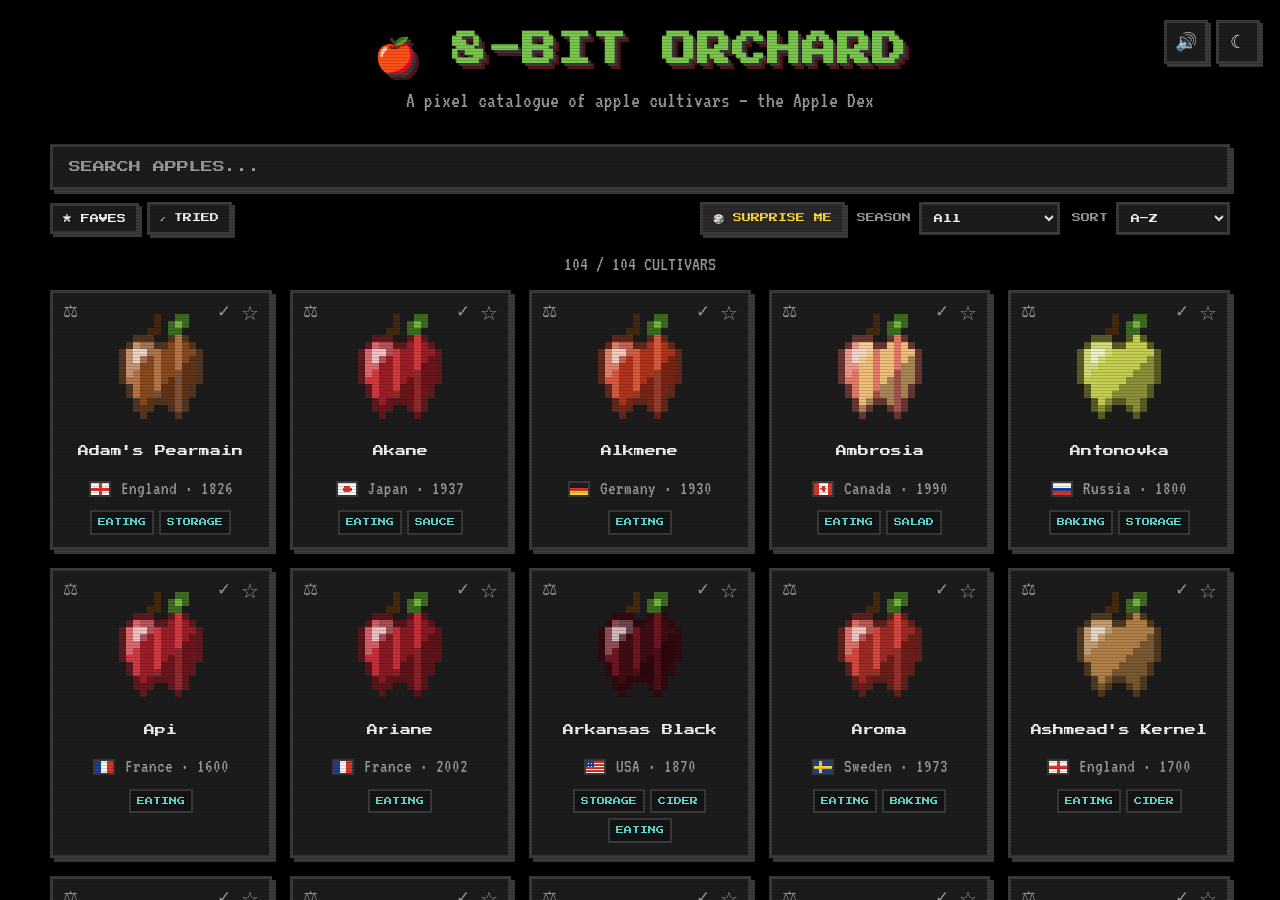
==== index.html @ 25c63591 "Fix GitHub Pages: redirect repo root to the web/ app Pages serves the repo root, where there was no " ====
<!DOCTYPE html>
<html lang="en">
<head>
  <meta charset="utf-8" />
  <meta http-equiv="refresh" content="0; url=./web/" />
  <link rel="canonical" href="./web/" />
  <title>8-Bit Orchard</title>
</head>
<body>
  <p>Redirecting to the <a href="./web/">8-Bit Orchard</a>…</p>
</body>
</html>
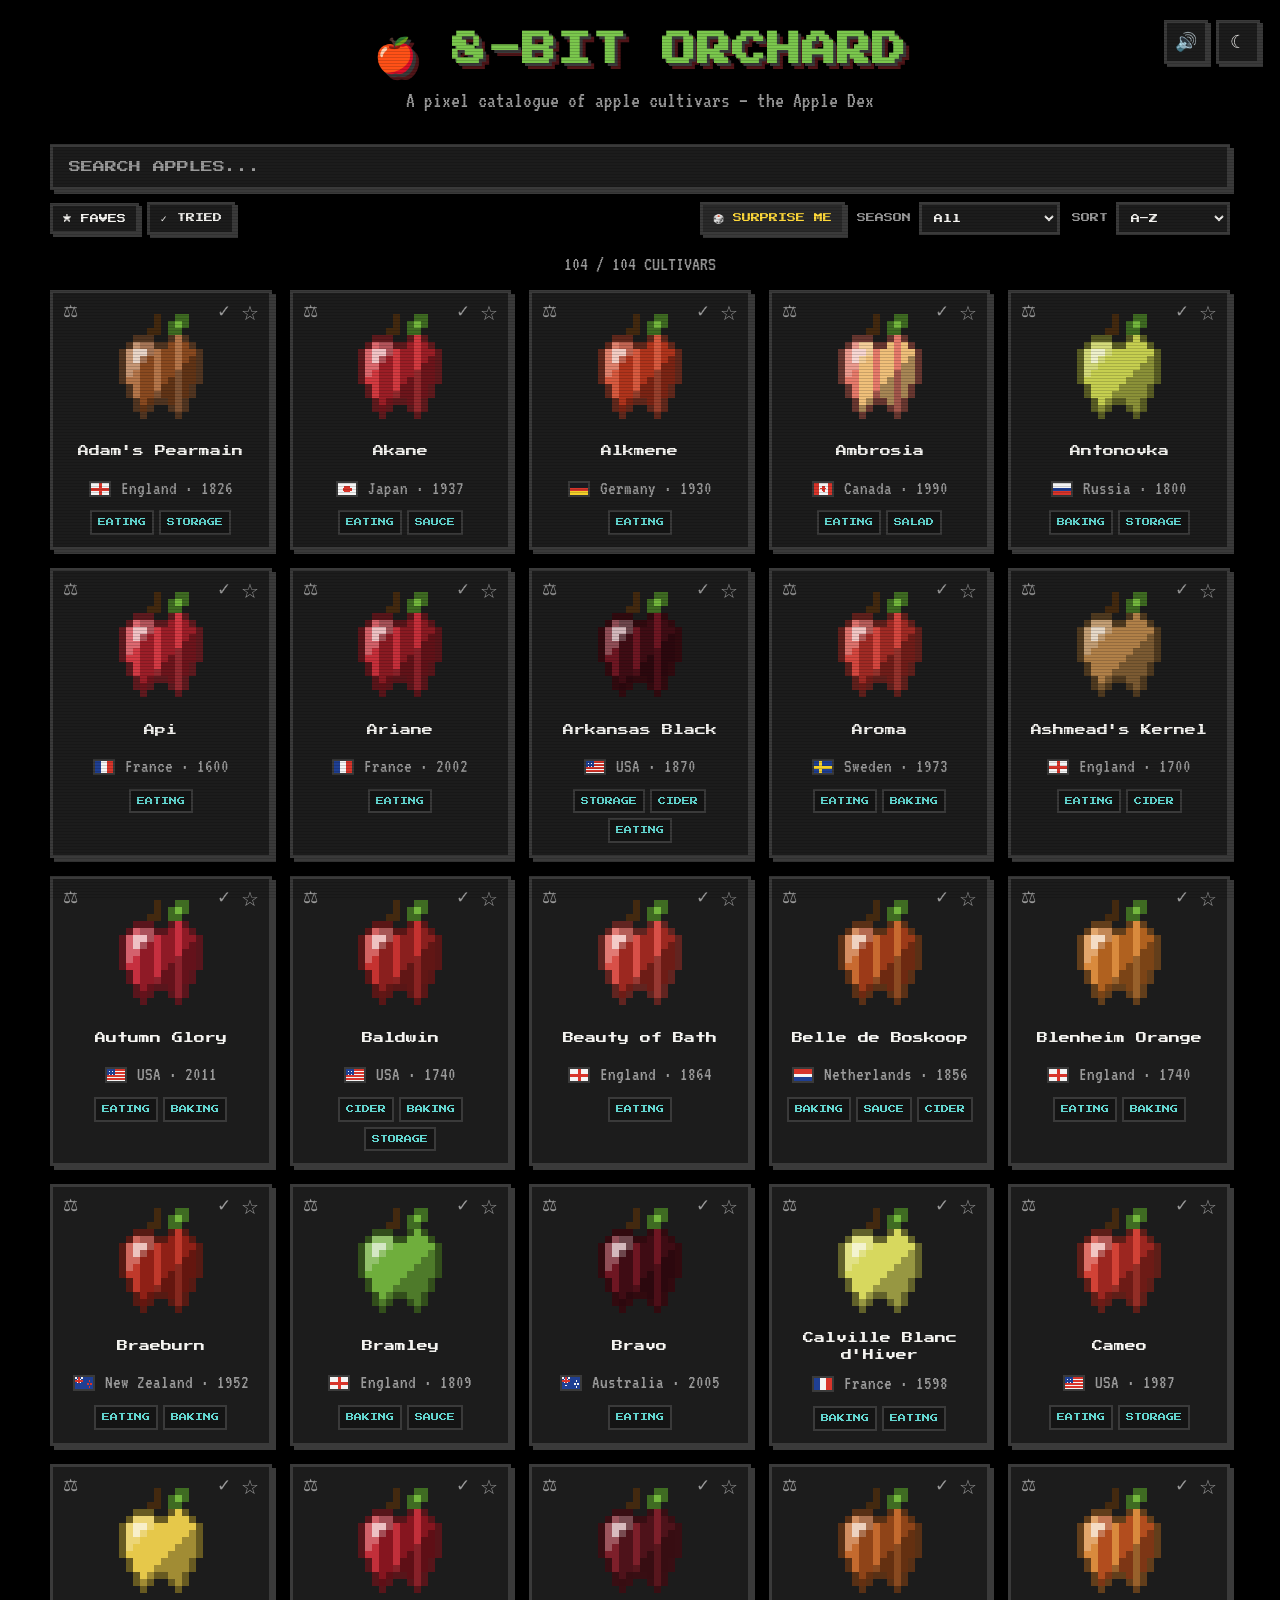
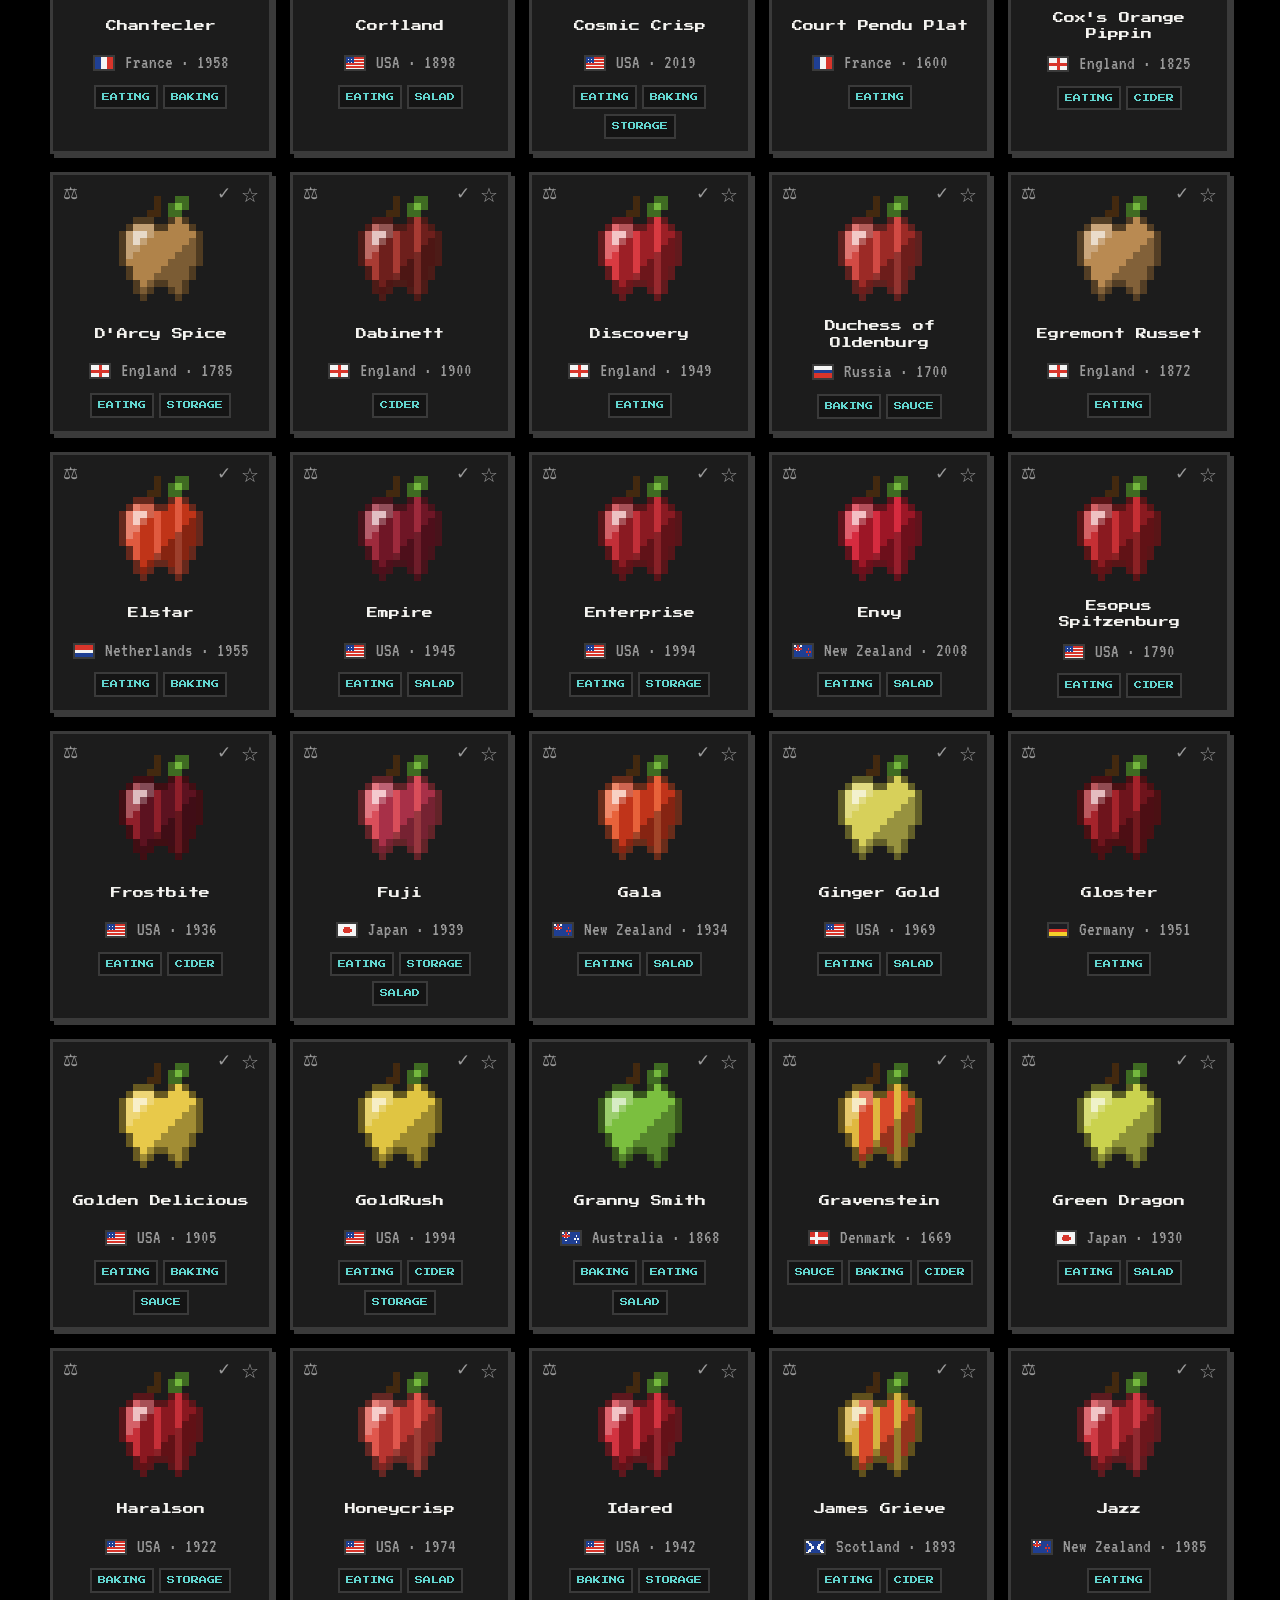
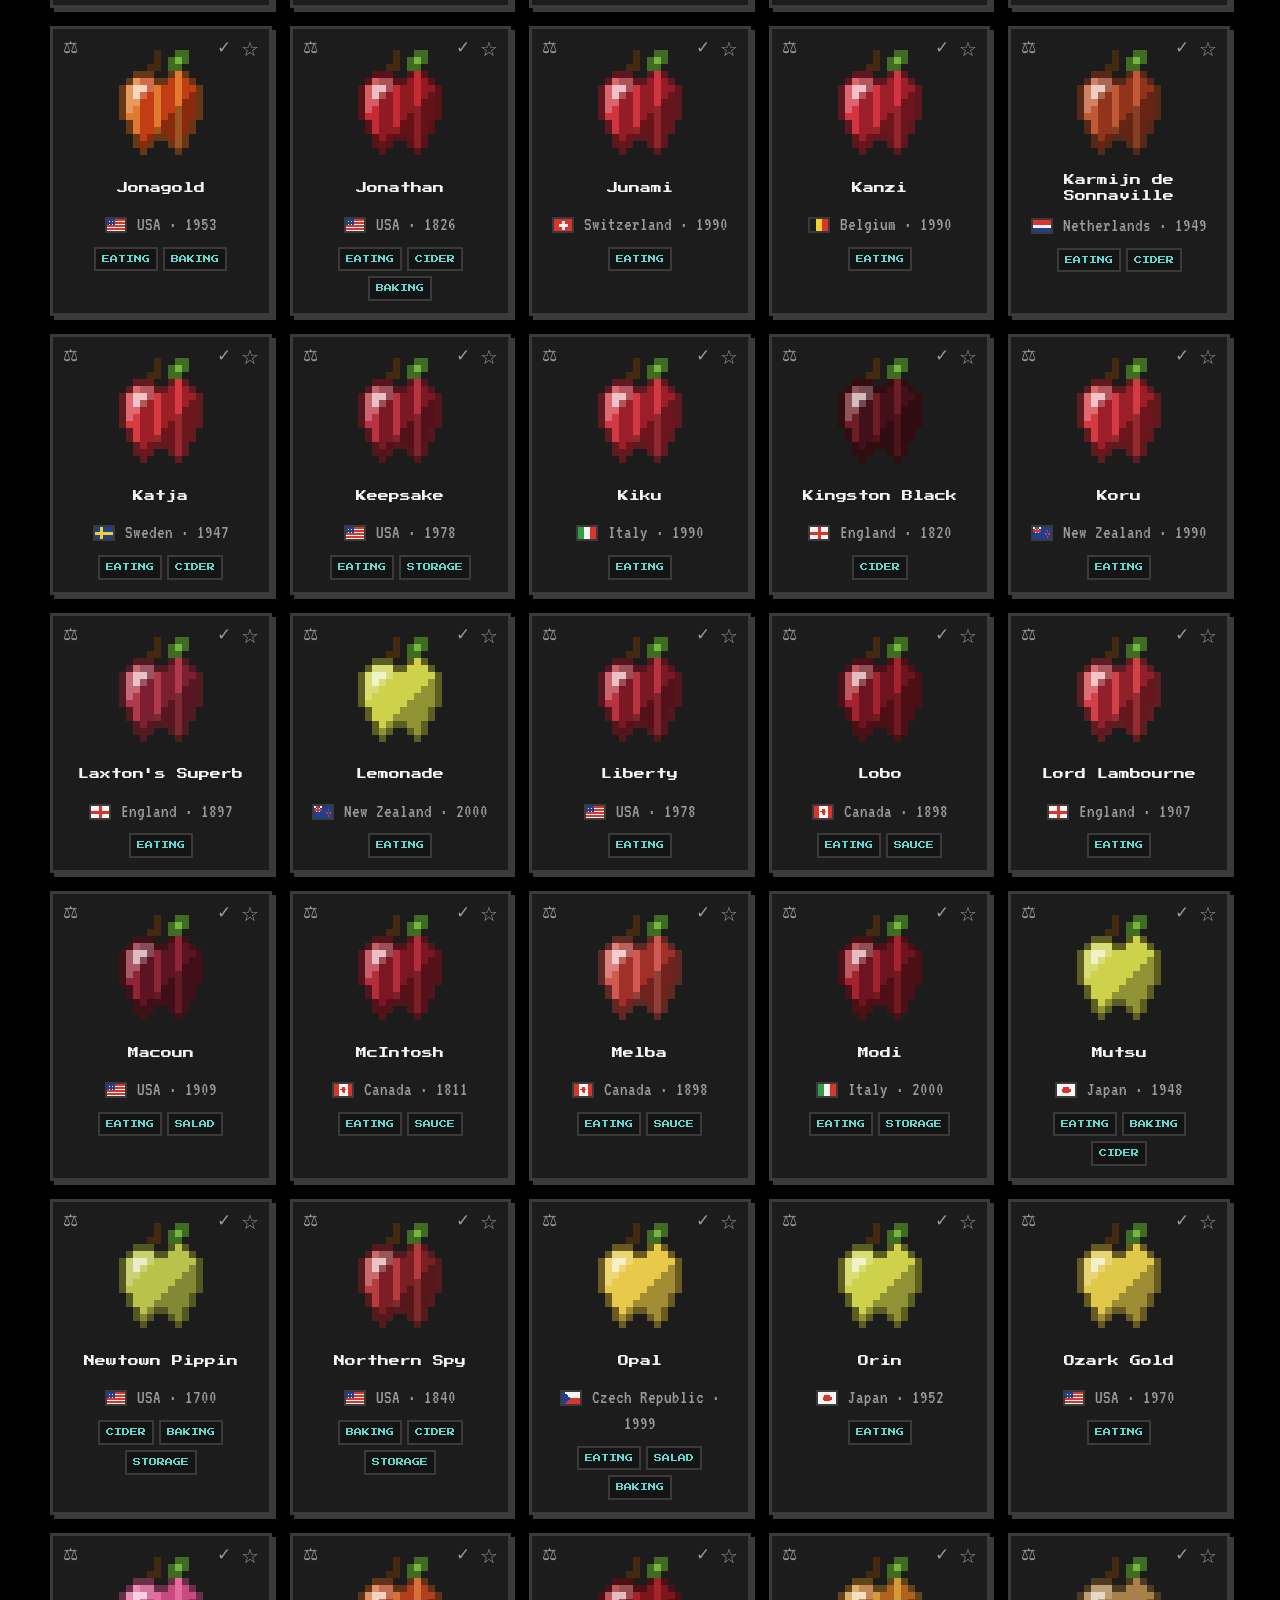
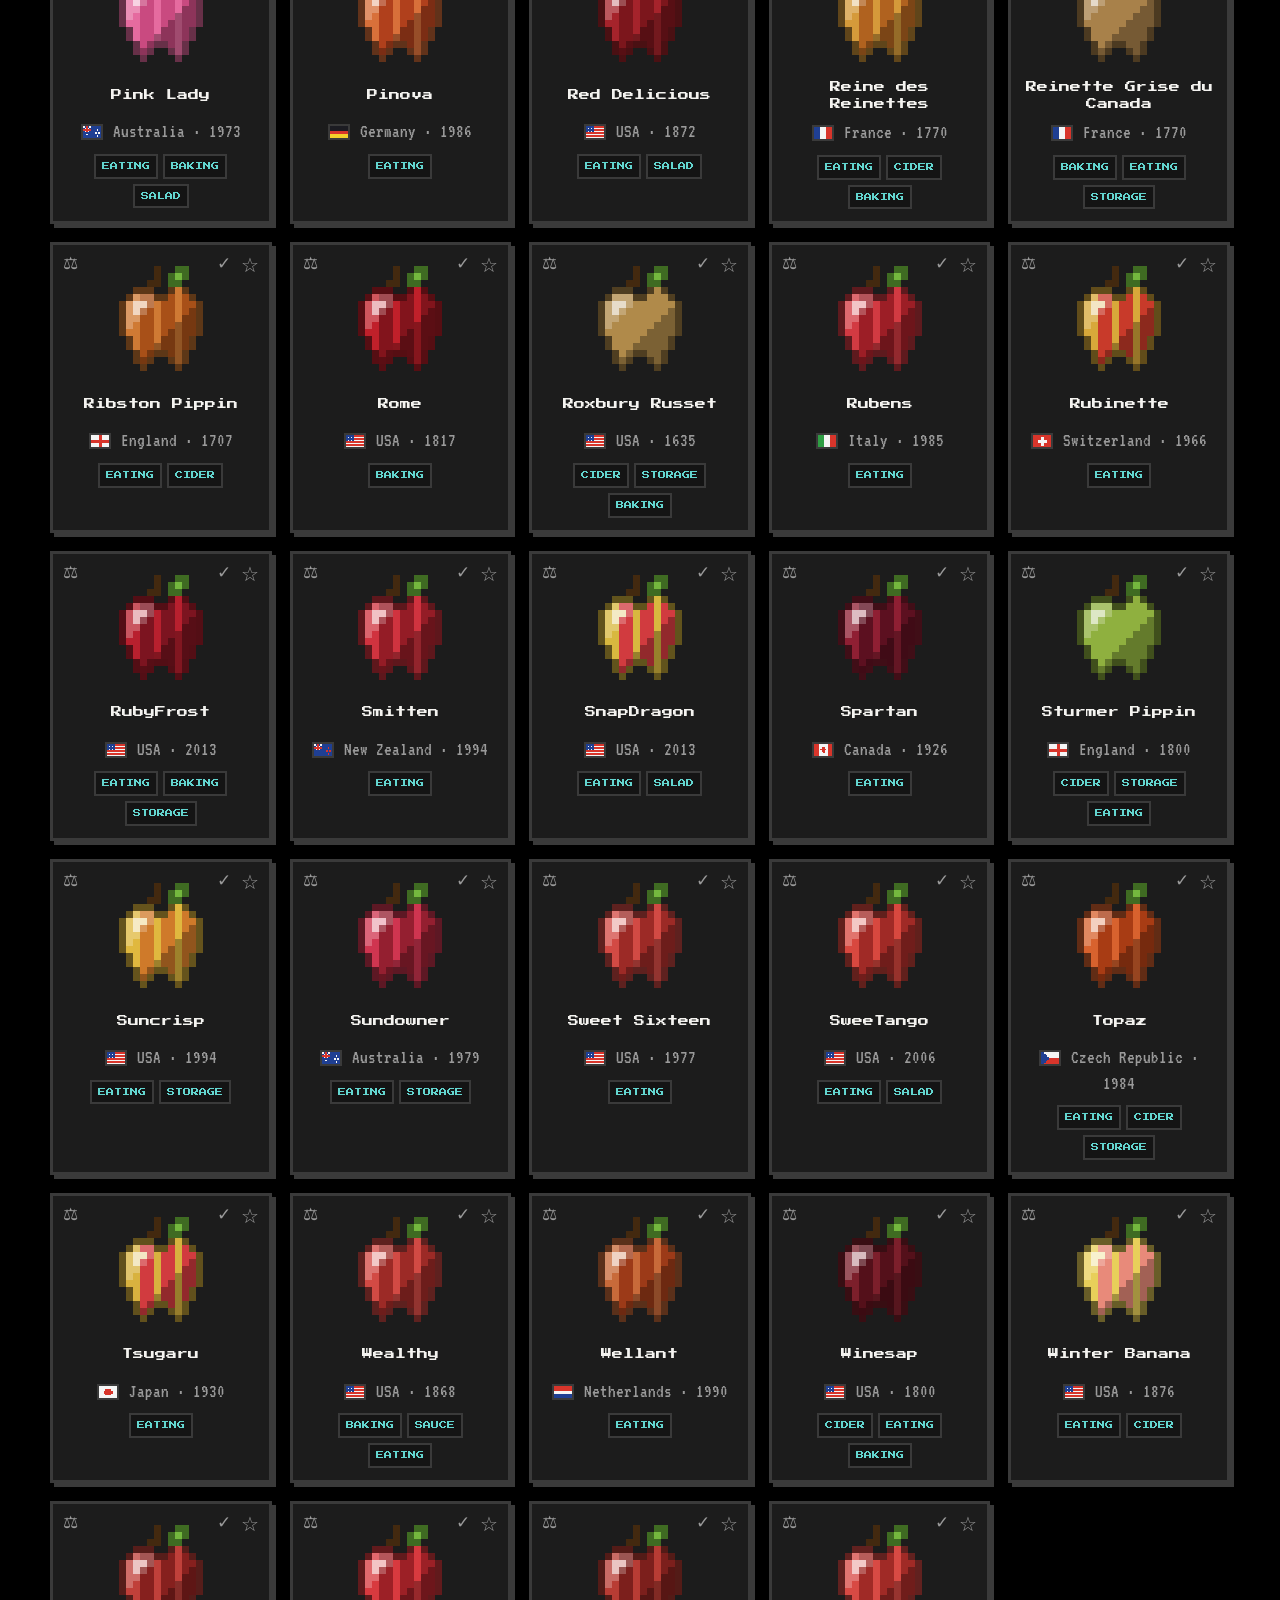
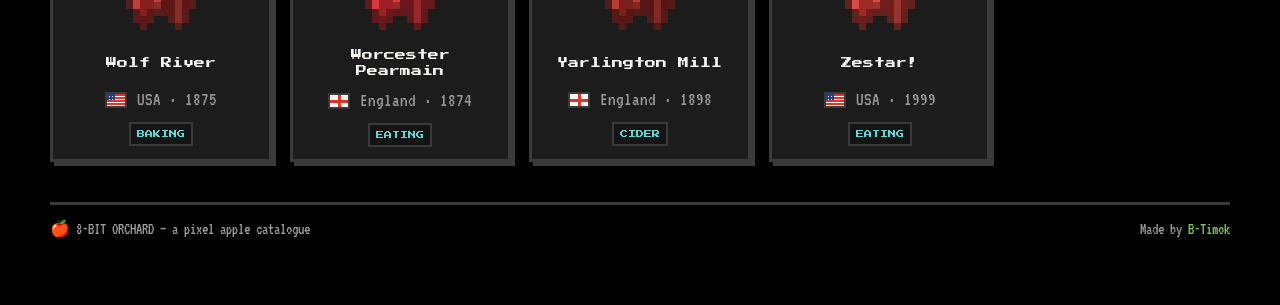
==== commit 956627e1: "Serve the app from the repo root for GitHub Pages Move the site files (index.html, style.css, app.js" ====
--- a/index.html
+++ b/index.html
@@ -1,12 +1,84 @@
 <!DOCTYPE html>
 <html lang="en">
 <head>
-  <meta charset="utf-8" />
-  <meta http-equiv="refresh" content="0; url=./web/" />
-  <link rel="canonical" href="./web/" />
-  <title>8-Bit Orchard</title>
+  <meta charset="UTF-8" />
+  <meta name="viewport" content="width=device-width, initial-scale=1.0" />
+  <title>8-BIT ORCHARD — Apple Dex</title>
+  <link rel="preconnect" href="https://fonts.googleapis.com" />
+  <link rel="preconnect" href="https://fonts.gstatic.com" crossorigin />
+  <link href="https://fonts.googleapis.com/css2?family=Press+Start+2P&family=VT323&display=swap" rel="stylesheet" />
+  <link rel="stylesheet" href="style.css" />
+  <script>
+    // Apply saved theme before paint to avoid a flash. Dark by default.
+    (function () {
+      var t = localStorage.getItem("orchard-theme") || "dark";
+      document.documentElement.setAttribute("data-theme", t);
+    })();
+  </script>
 </head>
 <body>
-  <p>Redirecting to the <a href="./web/">8-Bit Orchard</a>…</p>
+  <div class="scanlines" aria-hidden="true"></div>
+
+  <header class="hero">
+    <button id="sound-toggle" class="corner-btn sound-toggle" aria-label="Toggle sound" title="Toggle sound">🔊</button>
+    <button id="theme-toggle" class="corner-btn theme-toggle" aria-label="Toggle light/dark mode" title="Toggle light/dark">☾</button>
+    <h1 class="title">🍎 8-BIT ORCHARD</h1>
+    <p class="subtitle">A pixel catalogue of apple cultivars — the Apple Dex</p>
+  </header>
+
+  <section class="controls" aria-label="Filters">
+    <input id="search" class="search" type="text" placeholder="SEARCH APPLES..." autocomplete="off" />
+    <div class="filter-row">
+      <div class="filter-group">
+        <button id="faves-toggle" class="chip fave-chip" title="Show only favourites">★ FAVES</button>
+        <button id="tried-toggle" class="chip tried-chip" title="Show only apples you've tried">✓ TRIED</button>
+      </div>
+      <div class="right-controls">
+        <button id="random" class="chip" title="Open a random apple">🎲 SURPRISE ME</button>
+        <label class="sort-wrap">
+          SEASON
+          <select id="season" class="sort">
+            <option value="all">All</option>
+            <option value="Late Summer">Late Summer</option>
+            <option value="Early Fall">Early Fall</option>
+            <option value="Fall">Fall</option>
+            <option value="Late Fall">Late Fall</option>
+          </select>
+        </label>
+        <label class="sort-wrap">
+          SORT
+          <select id="sort" class="sort">
+            <option value="name">A–Z</option>
+            <option value="sweetness">Sweetest</option>
+            <option value="tartness">Tartest</option>
+            <option value="crispness">Crispest</option>
+            <option value="year">Oldest</option>
+          </select>
+        </label>
+      </div>
+    </div>
+  </section>
+
+  <p id="count" class="count"></p>
+
+  <main id="grid" class="grid" aria-live="polite"></main>
+
+  <div id="modal" class="modal hidden" role="dialog" aria-modal="true" aria-labelledby="modal-name">
+    <div class="modal-card">
+      <button id="modal-close" class="modal-close" aria-label="Close">✕</button>
+      <div id="modal-body"></div>
+    </div>
+  </div>
+
+  <div id="compare-tray" class="compare-tray hidden" aria-label="Compare tray"></div>
+
+  <button id="to-top" class="to-top" aria-label="Scroll to top" title="Back to top">▲</button>
+
+  <footer class="foot">
+    <span>🍎 8-BIT ORCHARD — a pixel apple catalogue</span>
+    <span>Made by <a class="foot-link" href="https://github.com/b-timok" target="_blank" rel="noopener">B-Timok</a></span>
+  </footer>
+
+  <script src="app.js"></script>
 </body>
 </html>
--- a/style.css
+++ b/style.css
@@ -0,0 +1,566 @@
+/* ==========================================================================
+   8-BIT ORCHARD — retro pixel theme
+   Palette is deliberately small and NES-ish. No rounded corners, no smoothing.
+   ========================================================================== */
+
+/* Dark is the default. Backgrounds are true black / white; the small accent
+   palette is shared, with a few hues nudged for contrast in light mode. */
+/* Neutral grayscale chrome so the pixel-art apples carry all the colour.
+   Accent hues (green/red/yellow/pink/cyan) are reserved for functional bits
+   like stat pips and the logo. */
+:root,
+:root[data-theme="dark"] {
+  --bg:        #000000;
+  --bg-2:      #141414;
+  --panel:     #1c1c1c;
+  --panel-hi:  #292929;
+  --ink:       #f4f3f0;
+  --muted:     #9a9a9a;
+  --line:      #3a3a3a;
+  --green:     #7bc74d;
+  --green-dk:  #4f8a2f;
+  --red:       #e43b44;
+  --yellow:    #ffd93b;
+  --pink:      #f0728f;
+  --cyan:      #63d6d0;
+  --shadow:    4px 4px 0 var(--line);
+}
+
+:root[data-theme="light"] {
+  --bg:        #ffffff;
+  --bg-2:      #f0f0f0;
+  --panel:     #f6f6f6;
+  --panel-hi:  #e7e7e7;
+  --ink:       #1a1a1a;
+  --muted:     #6b6b6b;
+  --line:      #1c1c1c;
+  --green:     #3f7a24;
+  --green-dk:  #2f5d1a;
+  --red:       #d62b34;
+  --yellow:    #c98a00;
+  --pink:      #cf3f6a;
+  --cyan:      #167f7a;
+  --shadow:    4px 4px 0 var(--line);
+}
+
+* { box-sizing: border-box; }
+
+html { image-rendering: pixelated; }
+
+.hidden { display: none !important; }
+
+body {
+  margin: 0;
+  padding: 0 16px 64px;
+  background: var(--bg);
+  color: var(--ink);
+  font-family: 'VT323', monospace;
+  font-size: 20px;
+  line-height: 1.35;
+  min-height: 100vh;
+  -webkit-font-smoothing: none;
+}
+
+/* Subtle CRT scanlines over everything */
+.scanlines {
+  position: fixed;
+  inset: 0;
+  pointer-events: none;
+  z-index: 9999;
+  background: repeating-linear-gradient(
+    to bottom,
+    rgba(0, 0, 0, 0.16) 0,
+    rgba(0, 0, 0, 0.16) 1px,
+    transparent 1px,
+    transparent 3px
+  );
+  mix-blend-mode: multiply;
+}
+
+.pixel-font { font-family: 'Press Start 2P', monospace; }
+
+/* ---- Hero ---------------------------------------------------------------- */
+.hero { text-align: center; padding: 28px 0 8px; position: relative; }
+
+.corner-btn {
+  position: absolute;
+  top: 20px;
+  font-size: 18px;
+  line-height: 1;
+  width: 44px;
+  height: 44px;
+  color: var(--ink);
+  background: var(--panel);
+  border: 3px solid var(--line);
+  box-shadow: 3px 3px 0 var(--line);
+  cursor: pointer;
+}
+.corner-btn:hover { background: var(--panel-hi); }
+.corner-btn:active { transform: translate(2px, 2px); box-shadow: 1px 1px 0 var(--line); }
+.theme-toggle { right: 4px; }
+.sound-toggle { right: 56px; }
+
+.title {
+  font-family: 'Press Start 2P', monospace;
+  font-size: clamp(18px, 4.5vw, 34px);
+  margin: 0;
+  color: var(--green);
+  text-shadow: 3px 3px 0 var(--line), 6px 6px 0 rgba(228, 59, 68, 0.35);
+  letter-spacing: 1px;
+}
+
+.subtitle { color: var(--muted); margin: 12px 0 0; font-size: 22px; }
+
+/* ---- Controls ------------------------------------------------------------ */
+.controls {
+  max-width: 1180px;
+  margin: 20px auto 0;
+  display: flex;
+  flex-direction: column;
+  gap: 12px;
+}
+
+.search {
+  width: 100%;
+  font-family: 'Press Start 2P', monospace;
+  font-size: 12px;
+  padding: 14px 16px;
+  color: var(--ink);
+  background: var(--panel);
+  border: 3px solid var(--line);
+  box-shadow: var(--shadow);
+  outline: none;
+}
+.search::placeholder { color: var(--muted); }
+.search:focus { border-color: var(--green); }
+
+.filter-row {
+  display: flex;
+  flex-wrap: wrap;
+  gap: 12px;
+  align-items: center;
+  justify-content: space-between;
+}
+
+.filter-group { display: flex; flex-wrap: wrap; gap: 8px; align-items: center; }
+
+.right-controls { display: flex; flex-wrap: wrap; align-items: center; gap: 12px; }
+#random.chip { background: var(--panel-hi); color: var(--yellow); }
+#random.chip:hover { background: var(--green); color: var(--line); }
+
+.fave-chip { color: var(--yellow); }
+.fave-chip.active { background: var(--yellow); color: var(--line); border-color: var(--line); }
+.tried-chip { color: var(--green); }
+.tried-chip.active { background: var(--green); color: var(--line); border-color: var(--green-dk); }
+
+.chip {
+  font-family: 'Press Start 2P', monospace;
+  font-size: 9px;
+  padding: 8px 10px;
+  color: var(--ink);
+  background: var(--panel);
+  border: 3px solid var(--line);
+  cursor: pointer;
+  text-transform: uppercase;
+  box-shadow: 3px 3px 0 var(--line);
+  transition: transform 0.05s;
+}
+.chip:hover { background: var(--panel-hi); }
+.chip:active { transform: translate(2px, 2px); box-shadow: 1px 1px 0 var(--line); }
+.chip.active { background: var(--green); color: var(--line); border-color: var(--green-dk); }
+
+.sort-wrap {
+  font-family: 'Press Start 2P', monospace;
+  font-size: 9px;
+  color: var(--muted);
+  display: flex;
+  align-items: center;
+  gap: 8px;
+}
+.sort {
+  font-family: 'Press Start 2P', monospace;
+  font-size: 9px;
+  padding: 8px;
+  color: var(--ink);
+  background: var(--panel);
+  border: 3px solid var(--line);
+  cursor: pointer;
+}
+
+.count {
+  max-width: 1180px;
+  margin: 16px auto 0;
+  color: var(--muted);
+  font-size: 20px;
+  text-align: center;
+}
+
+/* ---- Grid ---------------------------------------------------------------- */
+.grid {
+  max-width: 1180px;
+  margin: 12px auto 0;
+  display: grid;
+  grid-template-columns: repeat(5, minmax(0, 1fr));
+  gap: 18px;
+}
+@media (max-width: 1120px) { .grid { grid-template-columns: repeat(4, minmax(0, 1fr)); } }
+@media (max-width: 880px)  { .grid { grid-template-columns: repeat(3, minmax(0, 1fr)); } }
+@media (max-width: 620px)  { .grid { grid-template-columns: repeat(2, minmax(0, 1fr)); } }
+
+.card {
+  position: relative;
+  background: var(--panel);
+  border: 3px solid var(--line);
+  box-shadow: var(--shadow);
+  padding: 14px 12px 12px;
+  text-align: center;
+  cursor: pointer;
+  transition: transform 0.06s, box-shadow 0.06s;
+}
+
+.star {
+  position: absolute;
+  top: 8px;
+  right: 8px;
+  font-size: 20px;
+  line-height: 1;
+  color: var(--muted);
+  background: none;
+  border: none;
+  cursor: pointer;
+  padding: 2px;
+  z-index: 2;
+}
+.star:hover { color: var(--yellow); }
+.star.on { color: var(--yellow); }
+
+.tried {
+  position: absolute;
+  top: 8px;
+  right: 36px;
+  font-size: 17px;
+  line-height: 1;
+  color: var(--muted);
+  background: none;
+  border: none;
+  cursor: pointer;
+  padding: 2px;
+  z-index: 2;
+}
+.tried:hover { color: var(--green); }
+.tried.on { color: var(--green); }
+
+.cmp {
+  position: absolute;
+  top: 8px;
+  left: 8px;
+  font-size: 17px;
+  line-height: 1;
+  color: var(--muted);
+  background: none;
+  border: none;
+  cursor: pointer;
+  padding: 2px;
+  z-index: 2;
+}
+.cmp:hover { color: var(--cyan); }
+.cmp.on { color: var(--cyan); text-shadow: 0 0 0 var(--cyan); }
+.card .cmp.on::after {
+  content: "";
+  position: absolute;
+  inset: -2px;
+  border: 2px solid var(--cyan);
+}
+.card:hover { transform: translate(-2px, -2px); box-shadow: 6px 6px 0 var(--line); background: var(--panel-hi); }
+.card:active { transform: translate(2px, 2px); box-shadow: 2px 2px 0 var(--line); }
+
+.card canvas.sprite { width: 112px; height: 112px; image-rendering: pixelated; }
+
+.card-name {
+  font-family: 'Press Start 2P', monospace;
+  font-size: 11px;
+  margin: 10px 0 7px;
+  color: var(--ink);
+  line-height: 1.5;
+  min-height: 32px;
+  display: flex;
+  align-items: center;
+  justify-content: center;
+}
+
+.card-origin { color: var(--muted); font-size: 19px; }
+
+.flag {
+  height: 16px;
+  width: auto;
+  image-rendering: pixelated;
+  border: 2px solid var(--line);
+  vertical-align: -3px;
+  margin-right: 2px;
+}
+
+.card-tags { margin-top: 9px; display: flex; flex-wrap: wrap; gap: 5px; justify-content: center; }
+
+.tag {
+  font-family: 'Press Start 2P', monospace;
+  font-size: 8px;
+  padding: 5px 6px;
+  background: var(--bg-2);
+  border: 2px solid var(--line);
+  color: var(--cyan);
+  text-transform: uppercase;
+}
+
+/* ---- Stat meters --------------------------------------------------------- */
+.meter { display: flex; align-items: center; gap: 8px; margin: 6px 0; }
+.meter-label {
+  font-family: 'Press Start 2P', monospace;
+  font-size: 8px;
+  width: 74px;
+  text-align: left;
+  color: var(--muted);
+}
+.pips { display: flex; gap: 3px; }
+.pip { width: 14px; height: 14px; border: 2px solid var(--line); background: var(--bg-2); }
+.pip.on-sweet { background: var(--pink); }
+.pip.on-tart  { background: var(--green); }
+.pip.on-crisp { background: var(--yellow); }
+
+/* ---- Modal --------------------------------------------------------------- */
+.modal {
+  position: fixed;
+  inset: 0;
+  background: rgba(9, 7, 14, 0.82);
+  display: flex;
+  align-items: center;
+  justify-content: center;
+  padding: 20px;
+  z-index: 1000;
+}
+.modal.hidden { display: none; }
+
+.modal-card {
+  position: relative;
+  background: var(--panel);
+  border: 4px solid var(--line);
+  box-shadow: 8px 8px 0 var(--line);
+  max-width: 520px;
+  width: 100%;
+  max-height: 88vh;
+  overflow-y: auto;
+  padding: 24px 22px;
+}
+
+.modal-close {
+  position: absolute;
+  top: 10px; right: 10px;
+  font-family: 'Press Start 2P', monospace;
+  font-size: 12px;
+  color: var(--ink);
+  background: var(--red);
+  border: 3px solid var(--line);
+  width: 34px; height: 34px;
+  cursor: pointer;
+  box-shadow: 2px 2px 0 var(--line);
+}
+.modal-close:active { transform: translate(2px, 2px); box-shadow: none; }
+
+.modal-head { display: flex; gap: 18px; align-items: center; margin-bottom: 6px; }
+.modal-head canvas { width: 120px; height: 120px; image-rendering: pixelated; flex: none; }
+.modal-name {
+  font-family: 'Press Start 2P', monospace;
+  font-size: 16px;
+  color: var(--green);
+  margin: 0 0 8px;
+  line-height: 1.5;
+}
+.modal-aka { color: var(--muted); font-size: 18px; }
+
+.modal-actions { display: flex; flex-wrap: wrap; gap: 8px; margin-top: 10px; }
+.modal-star, .modal-cmp, .modal-tried {
+  font-family: 'Press Start 2P', monospace;
+  font-size: 9px;
+  padding: 7px 9px;
+  background: var(--bg-2);
+  border: 3px solid var(--line);
+  box-shadow: 2px 2px 0 var(--line);
+  cursor: pointer;
+}
+.modal-star { color: var(--yellow); }
+.modal-star.on { background: var(--yellow); color: var(--line); }
+.modal-cmp { color: var(--cyan); }
+.modal-cmp.on { background: var(--cyan); color: var(--line); }
+.modal-tried { color: var(--green); }
+.modal-tried.on { background: var(--green); color: var(--line); }
+.modal-star:active, .modal-cmp:active, .modal-tried:active { transform: translate(2px, 2px); box-shadow: none; }
+
+.flavor {
+  border-left: 4px solid var(--yellow);
+  background: var(--bg-2);
+  padding: 10px 12px;
+  margin: 16px 0;
+  font-size: 21px;
+  color: var(--ink);
+}
+
+.field-row { display: flex; gap: 10px; margin: 8px 0; font-size: 20px; }
+.field-key {
+  font-family: 'Press Start 2P', monospace;
+  font-size: 9px;
+  color: var(--muted);
+  width: 96px;
+  flex: none;
+  padding-top: 3px;
+}
+.field-val { color: var(--ink); }
+
+.badges { display: flex; flex-wrap: wrap; gap: 6px; margin-top: 4px; }
+.badge {
+  font-family: 'Press Start 2P', monospace;
+  font-size: 8px;
+  padding: 5px 7px;
+  border: 2px solid var(--line);
+  text-transform: uppercase;
+}
+.badge.use { background: var(--bg-2); color: var(--cyan); }
+.badge.season { background: var(--green-dk); color: #f4f1e6; }
+
+.notes { margin-top: 16px; padding-top: 14px; border-top: 3px dashed var(--line); color: var(--muted); font-size: 20px; }
+
+.wiki-link {
+  display: inline-block;
+  margin-top: 14px;
+  font-family: 'Press Start 2P', monospace;
+  font-size: 9px;
+  padding: 8px 10px;
+  color: var(--cyan);
+  background: var(--bg-2);
+  border: 3px solid var(--line);
+  box-shadow: 2px 2px 0 var(--line);
+  text-decoration: none;
+}
+.wiki-link:hover { background: var(--panel-hi); color: var(--ink); }
+.wiki-link:active { transform: translate(2px, 2px); box-shadow: none; }
+
+.stats-block { margin: 14px 0; }
+
+/* ---- Compare tray -------------------------------------------------------- */
+.compare-tray {
+  position: fixed;
+  left: 50%;
+  bottom: 16px;
+  transform: translateX(-50%);
+  z-index: 900;
+  display: flex;
+  align-items: center;
+  gap: 10px;
+  flex-wrap: wrap;
+  justify-content: center;
+  max-width: 94vw;
+  padding: 10px 12px;
+  background: var(--panel);
+  border: 3px solid var(--line);
+  box-shadow: 5px 5px 0 var(--line);
+}
+.tray-label { font-family: 'Press Start 2P', monospace; font-size: 9px; color: var(--muted); }
+.tray-chip {
+  font-family: 'VT323', monospace;
+  font-size: 18px;
+  display: inline-flex;
+  align-items: center;
+  gap: 6px;
+  padding: 5px 8px;
+  color: var(--ink);
+  background: var(--bg-2);
+  border: 2px solid var(--line);
+  cursor: pointer;
+}
+.tray-chip:hover { background: var(--panel-hi); }
+.tray-sprite { width: 26px; height: 26px; image-rendering: pixelated; }
+.tray-go {
+  font-family: 'Press Start 2P', monospace;
+  font-size: 10px;
+  padding: 8px 12px;
+  color: var(--line);
+  background: var(--green);
+  border: 3px solid var(--green-dk);
+  box-shadow: 2px 2px 0 var(--line);
+  cursor: pointer;
+}
+.tray-go:active { transform: translate(2px, 2px); box-shadow: none; }
+.tray-hint { font-family: 'Press Start 2P', monospace; font-size: 8px; color: var(--muted); }
+.tray-clear {
+  font-family: 'Press Start 2P', monospace;
+  font-size: 8px;
+  padding: 8px 10px;
+  color: var(--muted);
+  background: var(--panel-hi);
+  border: 2px solid var(--line);
+  cursor: pointer;
+}
+
+/* ---- Compare modal ------------------------------------------------------- */
+.compare-heads { display: grid; grid-template-columns: 1fr 1fr; gap: 14px; text-align: center; }
+.compare-head { display: flex; flex-direction: column; align-items: center; gap: 6px; }
+.compare-sprite { width: 84px; height: 84px; image-rendering: pixelated; }
+.compare-name { font-family: 'Press Start 2P', monospace; font-size: 11px; color: var(--green); line-height: 1.4; }
+.compare-origin { color: var(--muted); font-size: 17px; }
+.compare-season {
+  font-family: 'Press Start 2P', monospace;
+  font-size: 8px;
+  padding: 4px 6px;
+  background: var(--green-dk);
+  color: #f4f1e6;
+  border: 2px solid var(--line);
+}
+.compare-stats { margin-top: 18px; display: flex; flex-direction: column; gap: 12px; }
+.compare-row { display: grid; grid-template-columns: 1fr auto 1fr; align-items: center; gap: 14px; }
+.compare-stat-label {
+  font-family: 'Press Start 2P', monospace;
+  font-size: 9px;
+  color: var(--muted);
+  text-align: center;
+  min-width: 56px;
+}
+.compare-pips.right { justify-content: flex-end; }
+.compare-pips.left { justify-content: flex-start; }
+
+/* ---- Back-to-top FAB ----------------------------------------------------- */
+.to-top {
+  position: fixed;
+  right: 20px;
+  bottom: 20px;
+  z-index: 800;
+  width: 46px;
+  height: 46px;
+  font-size: 16px;
+  color: var(--line);
+  background: var(--green);
+  border: 3px solid var(--line);
+  box-shadow: 3px 3px 0 var(--line);
+  cursor: pointer;
+  opacity: 0;
+  pointer-events: none;
+  transition: opacity 0.15s;
+}
+.to-top.show { opacity: 1; pointer-events: auto; }
+.to-top:active { transform: translate(2px, 2px); box-shadow: 1px 1px 0 var(--line); }
+
+/* ---- Footer -------------------------------------------------------------- */
+.foot {
+  max-width: 1180px;
+  margin: 40px auto 0;
+  display: flex;
+  flex-wrap: wrap;
+  justify-content: space-between;
+  gap: 8px;
+  color: var(--muted);
+  font-size: 16px;
+  border-top: 3px solid var(--line);
+  padding-top: 14px;
+}
+.foot code { color: var(--green); }
+.foot-link { color: var(--green); text-decoration: none; }
+.foot-link:hover { text-decoration: underline; }
+
+.empty { text-align: center; color: var(--muted); grid-column: 1 / -1; padding: 40px 0; font-size: 22px; }
